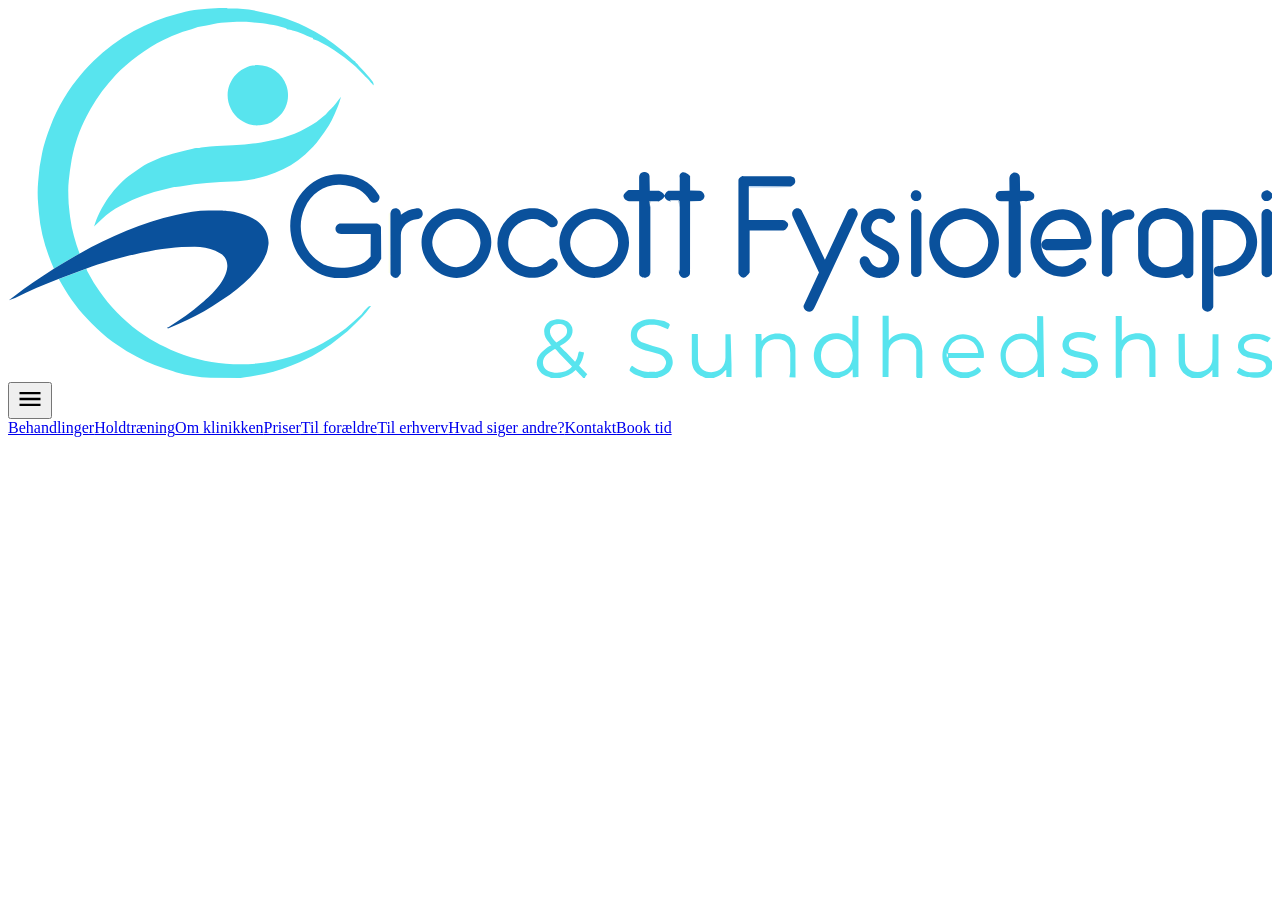
==== behandlinger.html @ f495fa15 "Burgermenu tilføjet til alle sider Måske stylingen skal kigges på" ====
<!DOCTYPE html>
<html lang="da">
  <head>
    <meta charset="UTF-8" />
    <meta name="viewport" content="width=device-width, initial-scale=1.0" />
    <title>Grocott Fysioterapi</title>
    <link rel="stylesheet" href="main.css"/>
  </head>
  <body>

    <nav class="navbar">
      <a href="index.html">
        <img src="Assets/logo.svg" alt="Grocott Fysioterapi logo" class="navbar__logo" src="index.html">
      </a>

      <!-- Burger-knap -->
      <button id="navbarBurger" class="navbar__burger" aria-label="Åbn menu" aria-expanded="false" aria-controls="navbarMenu">
        <svg xmlns="http://www.w3.org/2000/svg" viewBox="0 0 24 24" width="28" height="28" aria-hidden="true">
          <path d="M3 18h18v-2H3v2zm0-5h18v-2H3v2zm0-7v2h18V6H3z"/>
        </svg>
      </button>

      <!-- Menu-links – udfyldes dynamisk af burgermenu.js -->
      <div id="navbarMenu" class="navbar__menu"></div>
    </nav>

    <!-- Forside indhold kommer her -->

    <script src="JS/burgermenu.js"></script>
  </body>
</html>
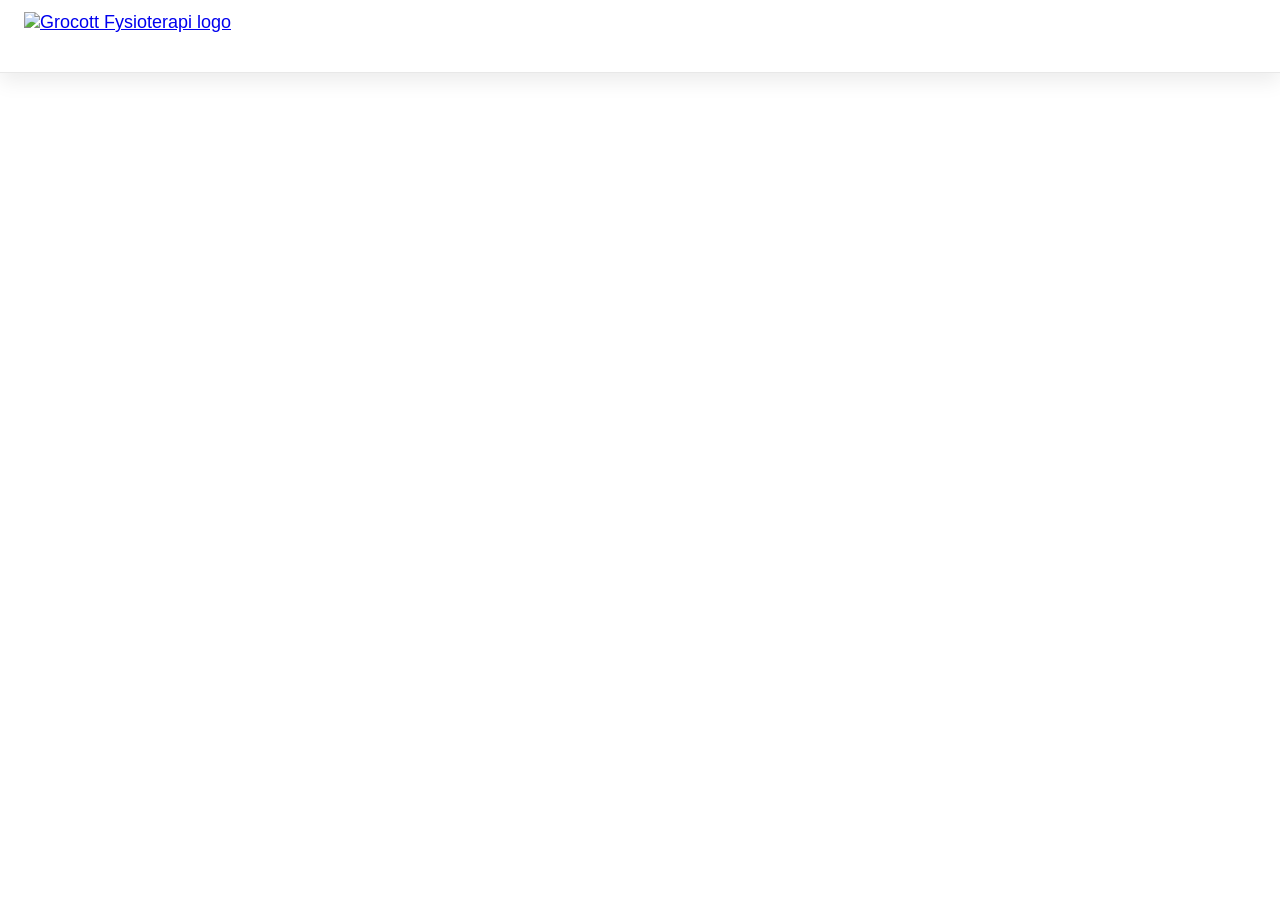
==== commit 6499ee29: "små fixes" ====
--- a/behandlinger.html
+++ b/behandlinger.html
@@ -4,13 +4,13 @@
     <meta charset="UTF-8" />
     <meta name="viewport" content="width=device-width, initial-scale=1.0" />
     <title>Grocott Fysioterapi</title>
-    <link rel="stylesheet" href="main.css"/>
+    <link rel="stylesheet" href="Main.css"/>
   </head>
   <body>
 
     <nav class="navbar">
       <a href="index.html">
-        <img src="Assets/logo.svg" alt="Grocott Fysioterapi logo" class="navbar__logo" src="index.html">
+        <img src="assets/logo.svg" alt="Grocott Fysioterapi logo" class="navbar__logo">
       </a>
 
       <!-- Burger-knap -->
@@ -26,6 +26,6 @@
 
     <!-- Forside indhold kommer her -->
 
-    <script src="JS/burgermenu.js"></script>
+    <script src="js/burgermenu.js"></script>
   </body>
 </html>
--- a/Main.css
+++ b/Main.css
@@ -0,0 +1,310 @@
+﻿/* ------------- Main stylesheet for Grocott Fysioterapi -----*/
+html, body {
+  font-family: "IBM Plex Sans", sans-serif;
+  font-size: 16px;
+  font-weight: 300;
+  font-style: normal;
+  background-color: var(--color-bg);
+  margin: 0;
+  padding: 0;
+}
+
+:root {
+  --color-blue100: #18446F;
+  --color-blue200: #30B1D9;
+  --color-blue300: #D0E2EB;
+  --color-orange100: #F3911C;
+  --color-neutral100: #2A2A2A;
+  --color-neutral200: #6F6F6F;
+  --color-neutral300: #E8E8E8;
+  --color-neutral400: #fff;
+  --color-navbar-glass: rgba(255, 255, 255, 0.78);
+  --shadow-navbar: 0 8px 20px rgba(0, 0, 0, 0.08);
+}
+
+/* ─---------------------------- Navbar --------------------- */
+.navbar {
+  display: flex;
+  align-items: center;
+  justify-content: center;
+  padding: 8px 14px;
+  position: relative;
+  background-color: var(--color-navbar-glass);
+  -webkit-backdrop-filter: blur(10px);
+  backdrop-filter: blur(10px);
+  border-bottom: 1px solid var(--color-neutral300);
+  box-shadow: var(--shadow-navbar);
+}
+
+.navbar__logo {
+  margin: 0 auto;
+  height: 38px;
+  display: block;
+}
+
+.navbar__burger {
+  display: flex;
+  background: none;
+  border: none;
+  cursor: pointer;
+  padding: 2px;
+  position: absolute;
+  right: 14px;
+  top: 50%;
+  transform: translateY(-50%);
+  width: 28px;
+  height: 28px;
+  align-items: center;
+  justify-content: center;
+}
+
+.navbar__burger svg {
+  display: none;
+}
+
+.navbar__burger::before,
+.navbar__burger::after {
+  content: "";
+  position: absolute;
+  width: 20px;
+  height: 2px;
+  background-color: var(--color-blue100);
+  border-radius: 8px;
+  transition: transform 0.25s ease, box-shadow 0.25s ease;
+}
+
+.navbar__burger::before {
+  transform: translateY(-6px);
+  box-shadow: 0 6px 0 var(--color-blue100);
+}
+
+.navbar__burger::after {
+  transform: translateY(6px);
+}
+
+.navbar__burger.active::before {
+  transform: rotate(45deg);
+  box-shadow: none;
+}
+
+.navbar__burger.active::after {
+  transform: rotate(-45deg);
+}
+
+.navbar__menu {
+  display: flex;
+  flex-direction: column;
+  position: absolute;
+  top: 100%;
+  left: 0;
+  right: 0;
+  background-color: var(--color-neutral400);
+  z-index: 100;
+  box-shadow: var(--shadow-navbar);
+  border-radius: 0 0 8px 8px;
+  overflow: hidden;
+  max-height: 0;
+  opacity: 0;
+  transform: translateY(-8px);
+  pointer-events: none;
+  transition: max-height 0.35s ease, opacity 0.25s ease, transform 0.25s ease;
+}
+
+.navbar__menu.active {
+  max-height: 520px;
+  opacity: 1;
+  transform: translateY(0);
+  pointer-events: auto;
+}
+
+.navbar__menu-link {
+  padding: 9px 14px 12px;
+  text-decoration: none;
+  display: block;
+  color: var(--color-blue100);
+  border-bottom: 1px solid var(--color-neutral300);
+  transition: color 0.2s ease;
+  border-radius: 8px;
+  position: relative;
+  font-size: 0.95rem;
+  margin: 4px 8px;
+}
+
+.navbar__menu-link::after {
+  content: "";
+  position: absolute;
+  left: 0;
+  right: 0;
+  bottom: 3px;
+  height: 1px;
+  background-color: currentColor;
+  opacity: 0;
+  transform: scaleX(0);
+  transform-origin: left;
+  transition: opacity 0.35s ease, transform 0.35s ease;
+}
+
+.navbar__menu-link:last-child {
+  background-color: var(--color-orange100);
+  color: var(--color-neutral400);
+  border-radius: 8px;
+  align-self: center;
+  justify-content: center;
+  display: flex;
+  width: fit-content;
+  margin: 6px auto 10px;
+  padding: 8px 12px;
+}
+
+.navbar__menu-link:last-child::after {
+  display: none;
+}
+
+/* ----------------- Tablet (fra 768px) ------------------ */
+@media (min-width: 768px) {
+    /* ------------- Burger-menu knap styling --------------- */
+  .navbar {
+    justify-content: space-between;
+    padding: 12px 24px;
+    background-color: var(--color-navbar-glass);
+  }
+
+  .navbar__logo {
+    margin: 0;
+    height: 48px;
+  }
+
+  .navbar__burger {
+    padding: 4px;
+    position: static;
+    right: auto;
+    top: auto;
+    transform: none;
+    width: 32px;
+    height: 32px;
+  }
+
+  .navbar__burger svg {
+    display: none;
+  }
+
+  .navbar__burger::before,
+  .navbar__burger::after {
+    content: "";
+    position: absolute;
+    width: 22px;
+    height: 2px;
+    background-color: var(--color-blue100);
+    border-radius: 8px;
+    transition: transform 0.25s ease, box-shadow 0.25s ease;
+  }
+
+  .navbar__burger::before {
+    transform: translateY(-6px);
+    box-shadow: 0 6px 0 var(--color-blue100);
+  }
+
+  .navbar__burger::after {
+    transform: translateY(6px);
+  }
+
+  .navbar__burger.active::before {
+    transform: rotate(45deg);
+    box-shadow: none;
+  }
+
+  .navbar__burger.active::after {
+    transform: rotate(-45deg);
+  }
+
+  .navbar__menu {
+    display: flex;
+    flex-direction: column;
+    position: absolute;
+    top: 100%;
+    left: 0;
+    right: 0;
+    background-color: var(--color-neutral400);
+    z-index: 100;
+    box-shadow: var(--shadow-navbar);
+    border-radius: 0 0 8px 8px;
+    overflow: hidden;
+    max-height: 0;
+    opacity: 0;
+    transform: translateY(-8px);
+    pointer-events: none;
+    transition: max-height 0.35s ease, opacity 0.25s ease, transform 0.25s ease;
+  }
+
+  .navbar__menu.active {
+    max-height: 620px;
+    opacity: 1;
+    transform: translateY(0);
+    pointer-events: auto;
+  }
+
+  .navbar__menu-link {
+    margin: 4px 10px;
+  }
+
+  /*--------------- Burger-menu knap styling slut -------------*/
+
+
+}
+
+/* ----------------- Desktop (fra 1095px) ------------------- */
+@media (min-width: 1095px) {
+  html, body {
+    font-size: 18px;
+  }
+
+    /*-------------- Burger-knap styling ----------------------*/
+  .navbar__burger {
+    display: none;
+  }
+
+  .navbar__menu {
+    display: flex;
+    flex-direction: row;
+    gap: 6px;
+    position: static;
+    top: auto;
+    left: auto;
+    right: auto;
+    background-color: transparent;
+    box-shadow: none;
+    border-radius: 0;
+    overflow: visible;
+    max-height: none;
+    opacity: 1;
+    transform: none;
+    pointer-events: auto;
+  }
+
+  .navbar__menu-link {
+    padding: 6px 10px 10px;
+    font-size: 0.7rem;
+    font-weight: 400;
+    border-bottom: none;
+    border-radius: 8px;
+  }
+
+  .navbar__menu-link:last-child {
+    border-radius: 8px;
+    padding: 6px 14px;
+    margin: 0 0 0 auto;
+  }
+
+  .navbar__menu-link:not(:last-child):hover {
+    color: var(--color-blue100);
+  }
+
+  .navbar__menu-link:not(:last-child):hover::after {
+    opacity: 1;
+    transform: scaleX(1);
+  }
+
+  /*---------------Burger-knap styling slut-----------------*/
+
+
+}
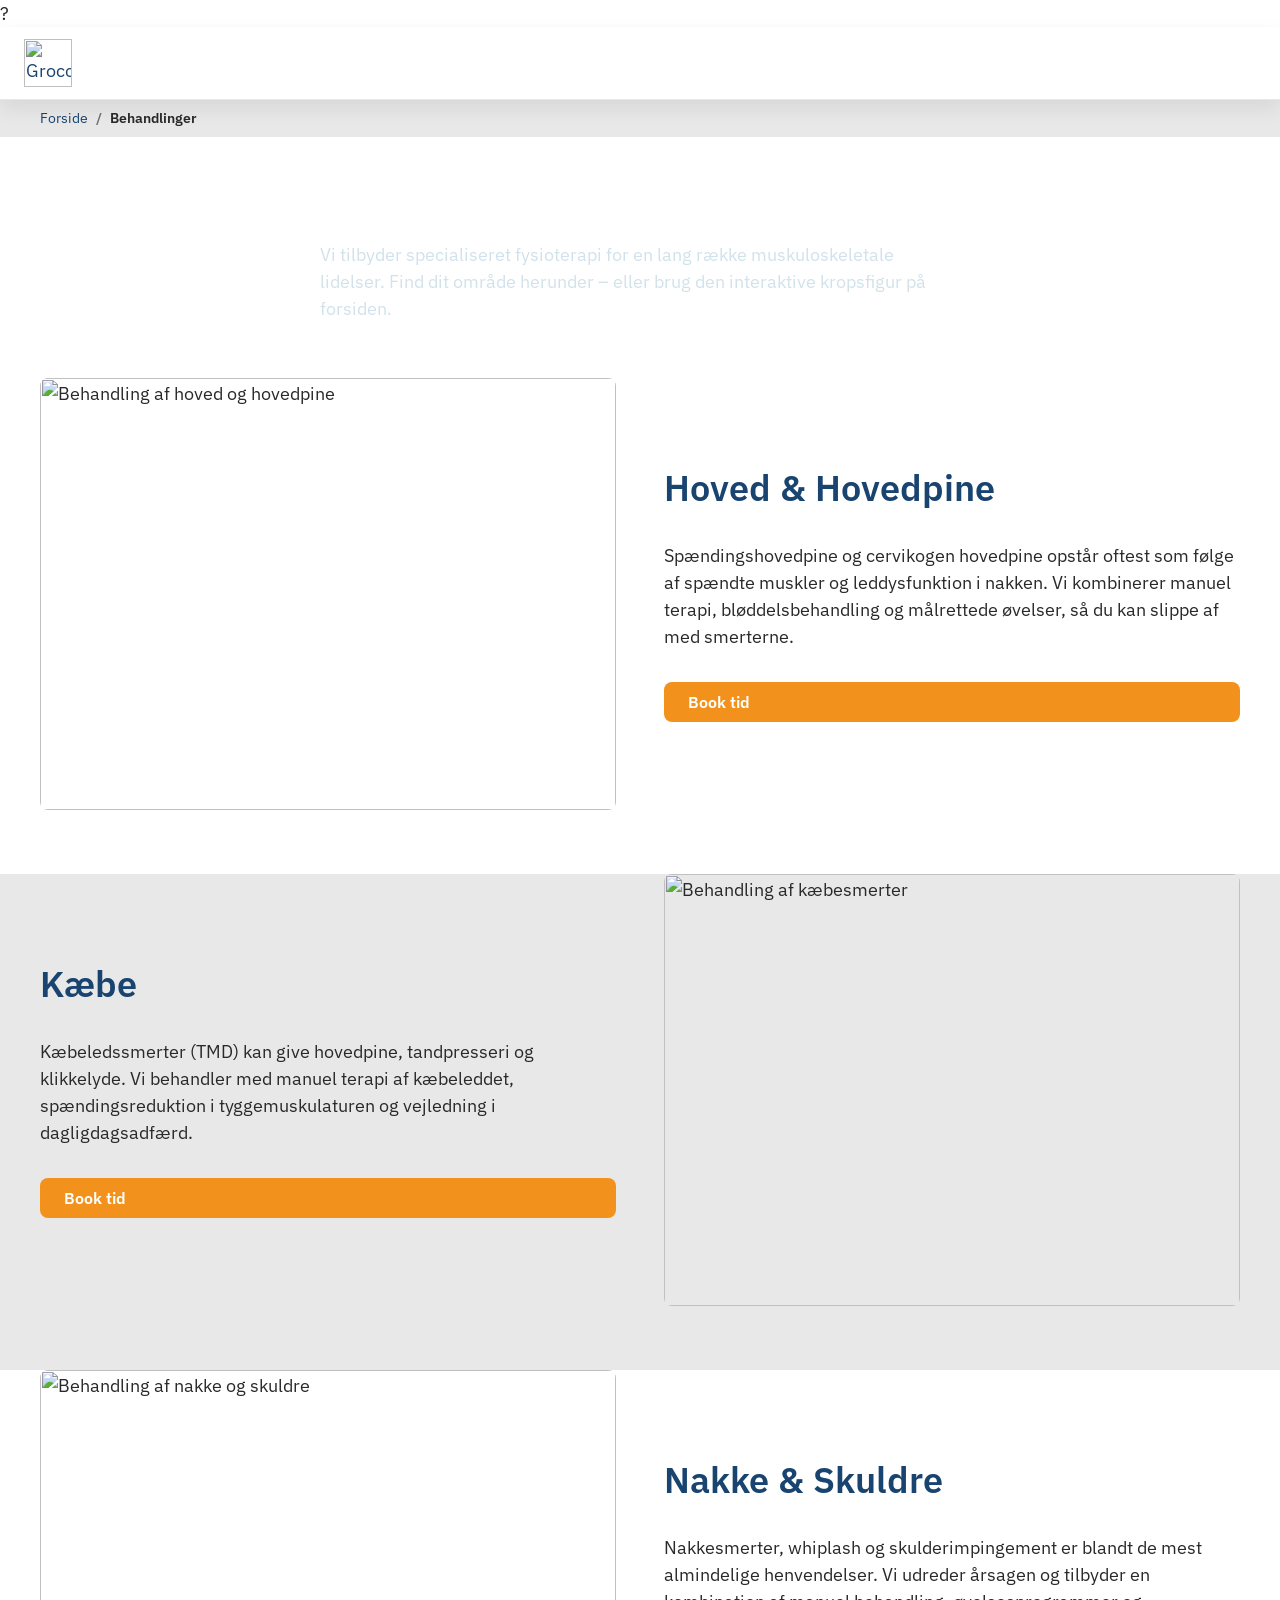
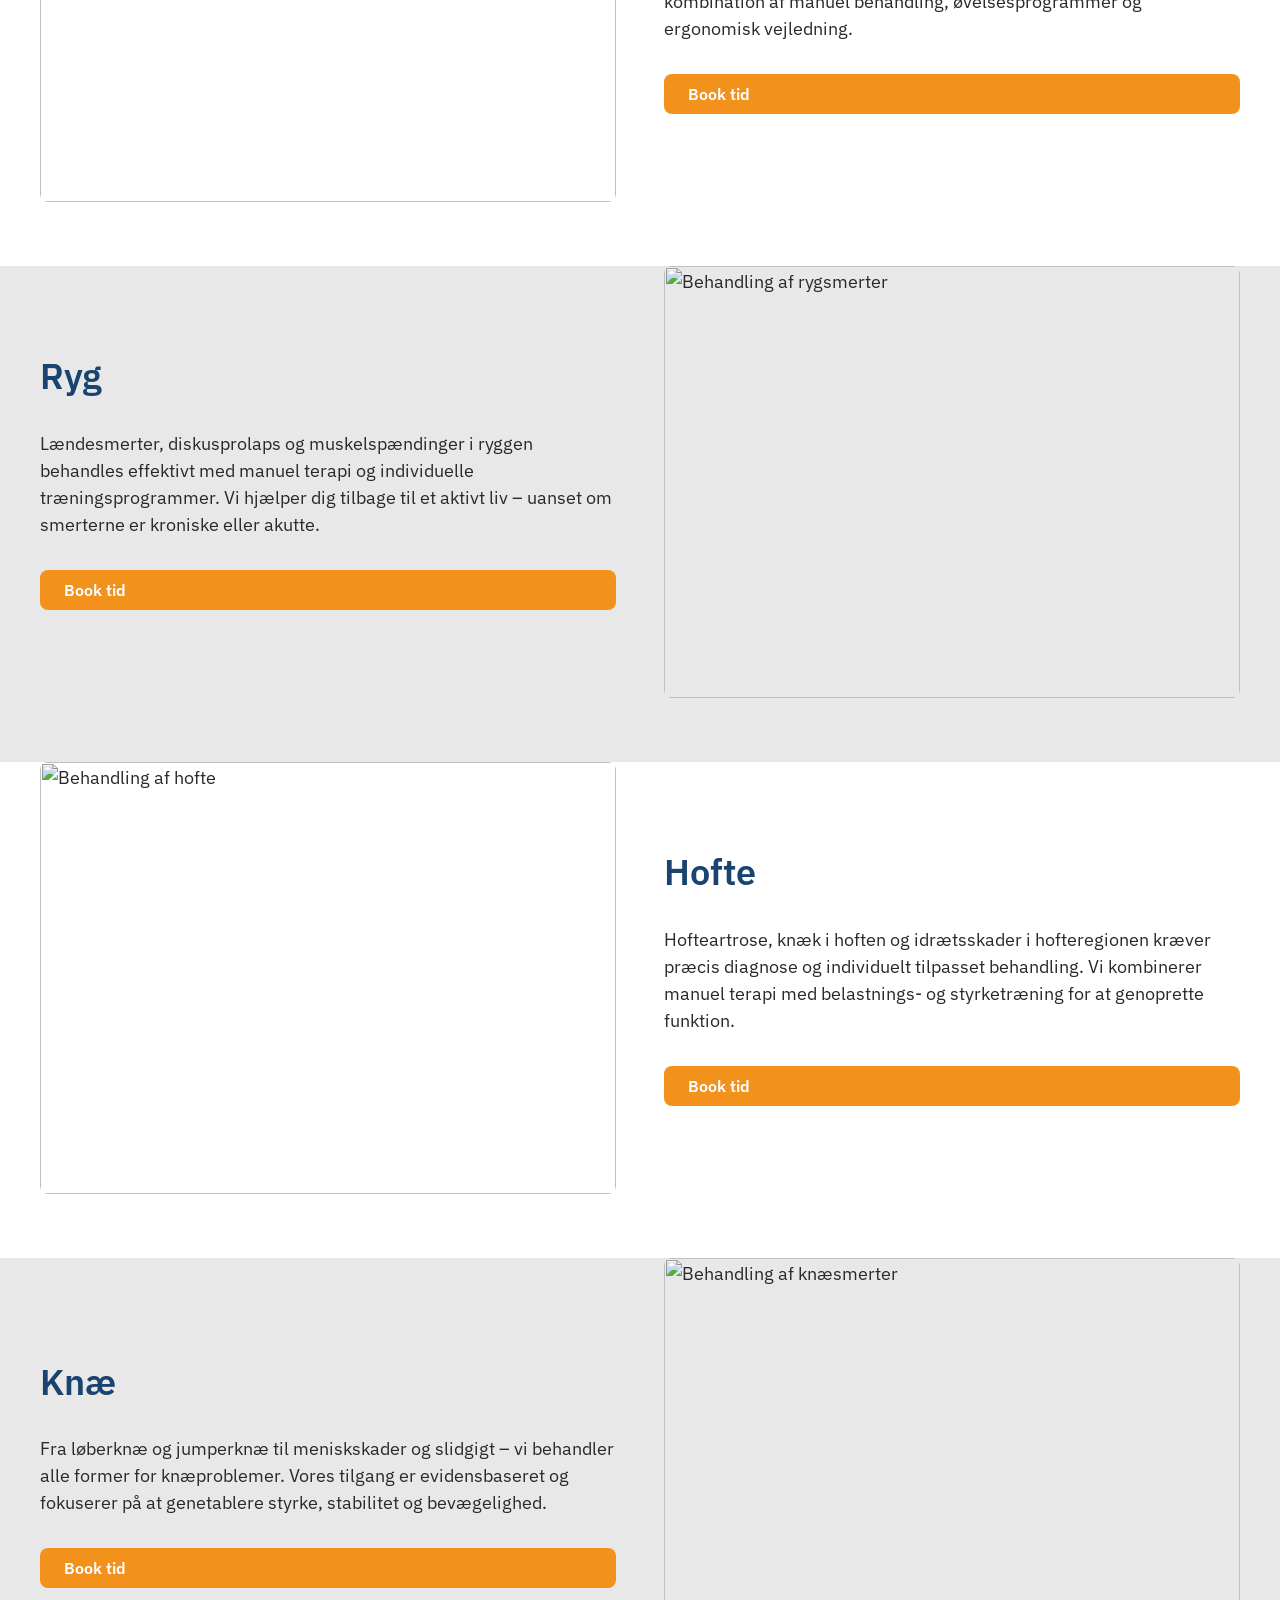
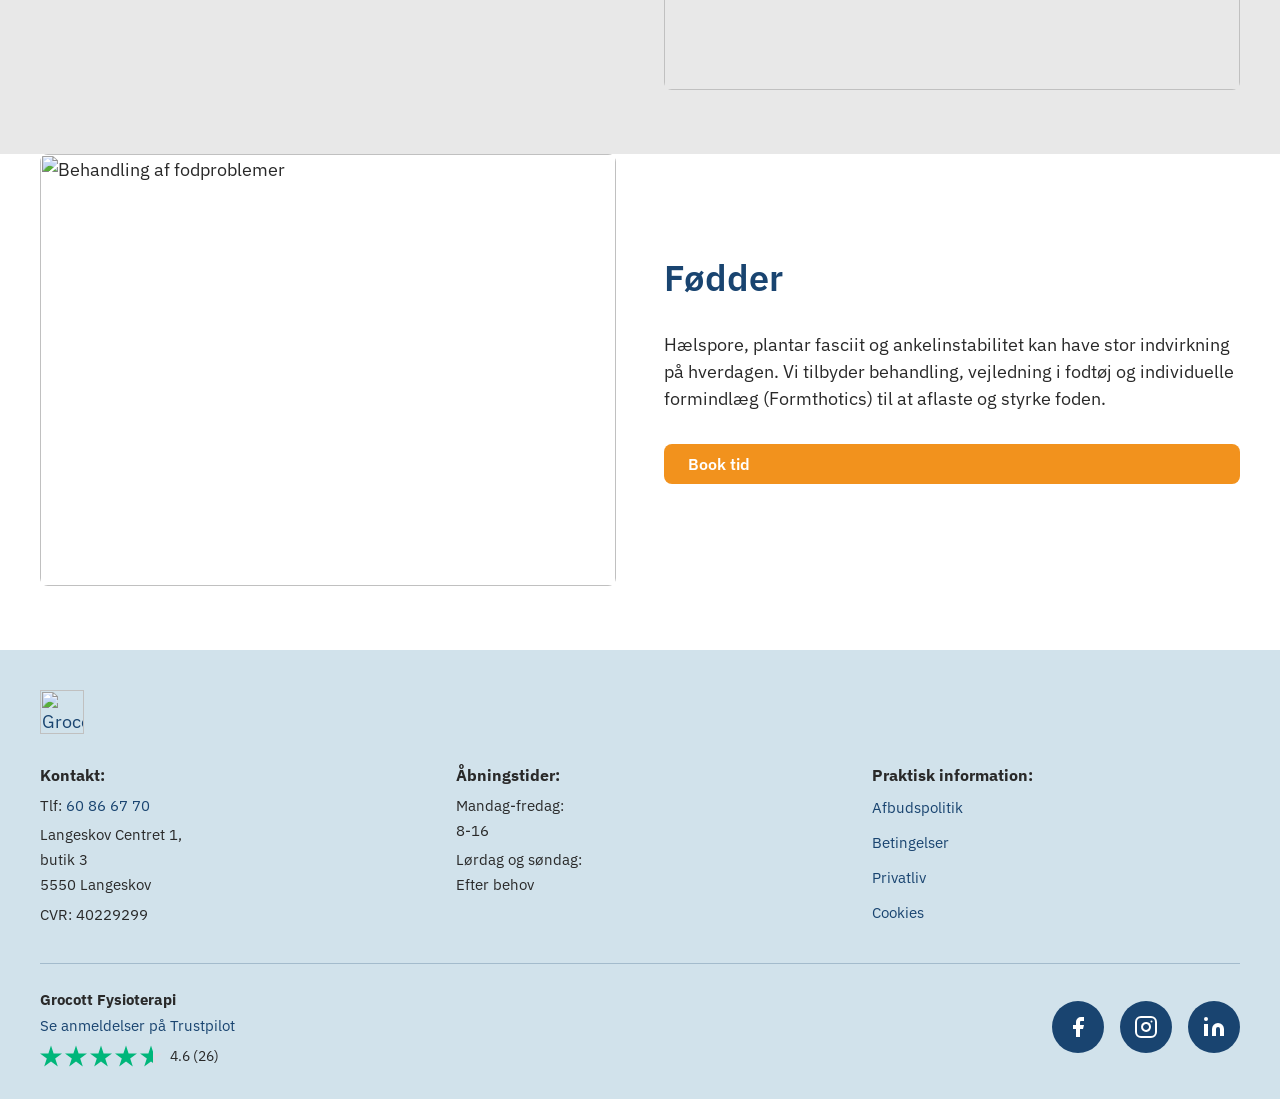
==== commit 7af72a49: "Bookingsiderne samlet, breadcrumbs tilføjet, forside- og behandlinger-html filerne påbegyndt, Bookin" ====
--- a/behandlinger.html
+++ b/behandlinger.html
@@ -1,12 +1,23 @@
-<!DOCTYPE html>
+﻿?<!DOCTYPE html>
 <html lang="da">
   <head>
     <meta charset="UTF-8" />
     <meta name="viewport" content="width=device-width, initial-scale=1.0" />
     <title>Grocott Fysioterapi</title>
-    <link rel="stylesheet" href="Main.css"/>
+    <link rel="stylesheet" href="main.css"/>
   </head>
   <body>
+    <!-- Ikonsamling fra Det Faelles Designsystem (designsystem.dk) -->
+    <div style="display:none" aria-hidden="true">
+      <svg xmlns="http://www.w3.org/2000/svg">
+        <symbol id="menu" viewBox="0 0 24 24">
+          <path d="M3 18h18v-2H3v2zm0-5h18v-2H3v2zm0-7v2h18V6H3z"/>
+        </symbol>
+        <symbol id="close" viewBox="0 0 24 24">
+          <path d="M19 6.41L17.59 5 12 10.59 6.41 5 5 6.41 10.59 12 5 17.59 6.41 19 12 13.41 17.59 19 19 17.59 13.41 12z"/>
+        </symbol>
+      </svg>
+    </div>
 
     <nav class="navbar">
       <a href="index.html">
@@ -15,8 +26,11 @@
 
       <!-- Burger-knap -->
       <button id="navbarBurger" class="navbar__burger" aria-label="Åbn menu" aria-expanded="false" aria-controls="navbarMenu">
-        <svg xmlns="http://www.w3.org/2000/svg" viewBox="0 0 24 24" width="28" height="28" aria-hidden="true">
-          <path d="M3 18h18v-2H3v2zm0-5h18v-2H3v2zm0-7v2h18V6H3z"/>
+        <svg aria-hidden="true" focusable="false" class="navbar__burger-ikon navbar__burger-ikon--aaben" width="24" height="24" viewBox="0 0 24 24">
+          <use href="#menu"></use>
+        </svg>
+        <svg aria-hidden="true" focusable="false" class="navbar__burger-ikon navbar__burger-ikon--luk" width="24" height="24" viewBox="0 0 24 24">
+          <use href="#close"></use>
         </svg>
       </button>
 
@@ -24,8 +38,201 @@
       <div id="navbarMenu" class="navbar__menu"></div>
     </nav>
 
-    <!-- Forside indhold kommer her -->
+    <nav class="broedkrumme" aria-label="Br&#248;dkrumme">
+      <div class="broedkrumme__indhold">
+        <ol class="broedkrumme__liste">
+          <li class="broedkrumme__punkt"><a href="index.html" class="broedkrumme__link">Forside</a></li>
+          <li class="broedkrumme__punkt broedkrumme__punkt--aktiv" aria-current="page">Behandlinger</li>
+        </ol>
+      </div>
+    </nav>
+
+    <main>
+
+      <!-- HERO -->
+      <section class="sektion behandlinger-hero">
+        <div class="sektion__indhold">
+          <h1>Behandlinger</h1>
+          <p>Vi tilbyder specialiseret fysioterapi for en lang række muskuloskeletale lidelser. Find dit område herunder – eller brug den interaktive kropsfigur på forsiden.</p>
+        </div>
+      </section>
+
+      <!-- Hoved -->
+      <section id="hoved" class="sektion behandling-sektion">
+        <div class="sektion__indhold">
+          <div class="behandling-sektion__wrapper">
+            <div class="behandling-sektion__billede">
+              <img src="assets/hovedpine.webp" alt="Behandling af hoved og hovedpine" loading="lazy">
+            </div>
+            <div class="behandling-sektion__tekst">
+              <h2>Hoved &amp; Hovedpine</h2>
+              <p>Spændingshovedpine og cervikogen hovedpine opstår oftest som følge af spændte muskler og leddysfunktion i nakken. Vi kombinerer manuel terapi, bløddelsbehandling og målrettede øvelser, så du kan slippe af med smerterne.</p>
+              <a href="booking.html" class="knap knap--primaer">Book tid</a>
+            </div>
+          </div>
+        </div>
+      </section>
+
+      <!-- Kæbe -->
+      <section id="kaebe" class="sektion behandling-sektion behandling-sektion--lys">
+        <div class="sektion__indhold">
+          <div class="behandling-sektion__wrapper behandling-sektion__wrapper--omvendt">
+            <div class="behandling-sektion__billede">
+              <img src="assets/kaebe.webp" alt="Behandling af kæbesmerter" loading="lazy">
+            </div>
+            <div class="behandling-sektion__tekst">
+              <h2>Kæbe</h2>
+              <p>Kæbeledssmerter (TMD) kan give hovedpine, tandpresseri og klikkelyde. Vi behandler med manuel terapi af kæbeleddet, spændingsreduktion i tyggemuskulaturen og vejledning i dagligdagsadfærd.</p>
+              <a href="booking.html" class="knap knap--primaer">Book tid</a>
+            </div>
+          </div>
+        </div>
+      </section>
+
+      <!-- Nakke og skuldre -->
+      <section id="nakkeogskuldre" class="sektion behandling-sektion">
+        <div class="sektion__indhold">
+          <div class="behandling-sektion__wrapper">
+            <div class="behandling-sektion__billede">
+              <img src="assets/nakke.webp" alt="Behandling af nakke og skuldre" loading="lazy">
+            </div>
+            <div class="behandling-sektion__tekst">
+              <h2>Nakke &amp; Skuldre</h2>
+              <p>Nakkesmerter, whiplash og skulderimpingement er blandt de mest almindelige henvendelser. Vi udreder årsagen og tilbyder en kombination af manuel behandling, øvelsesprogrammer og ergonomisk vejledning.</p>
+              <a href="booking.html" class="knap knap--primaer">Book tid</a>
+            </div>
+          </div>
+        </div>
+      </section>
+
+      <!-- Ryg -->
+      <section id="ryg" class="sektion behandling-sektion behandling-sektion--lys">
+        <div class="sektion__indhold">
+          <div class="behandling-sektion__wrapper behandling-sektion__wrapper--omvendt">
+            <div class="behandling-sektion__billede">
+              <img src="assets/ryg.webp" alt="Behandling af rygsmerter" loading="lazy">
+            </div>
+            <div class="behandling-sektion__tekst">
+              <h2>Ryg</h2>
+              <p>Lændesmerter, diskusprolaps og muskelspændinger i ryggen behandles effektivt med manuel terapi og individuelle træningsprogrammer. Vi hjælper dig tilbage til et aktivt liv – uanset om smerterne er kroniske eller akutte.</p>
+              <a href="booking.html" class="knap knap--primaer">Book tid</a>
+            </div>
+          </div>
+        </div>
+      </section>
+
+      <!-- Hofte -->
+      <section id="hofte" class="sektion behandling-sektion">
+        <div class="sektion__indhold">
+          <div class="behandling-sektion__wrapper">
+            <div class="behandling-sektion__billede">
+              <img src="assets/behandling2.webp" alt="Behandling af hofte" loading="lazy">
+            </div>
+            <div class="behandling-sektion__tekst">
+              <h2>Hofte</h2>
+              <p>Hofteartrose, knæk i hoften og idrætsskader i hofteregionen kræver præcis diagnose og individuelt tilpasset behandling. Vi kombinerer manuel terapi med belastnings- og styrketræning for at genoprette funktion.</p>
+              <a href="booking.html" class="knap knap--primaer">Book tid</a>
+            </div>
+          </div>
+        </div>
+      </section>
+
+      <!-- Knæ -->
+      <section id="knae" class="sektion behandling-sektion behandling-sektion--lys">
+        <div class="sektion__indhold">
+          <div class="behandling-sektion__wrapper behandling-sektion__wrapper--omvendt">
+            <div class="behandling-sektion__billede">
+              <img src="assets/knae.webp" alt="Behandling af knæsmerter" loading="lazy">
+            </div>
+            <div class="behandling-sektion__tekst">
+              <h2>Knæ</h2>
+              <p>Fra løberknæ og jumperknæ til meniskskader og slidgigt – vi behandler alle former for knæproblemer. Vores tilgang er evidensbaseret og fokuserer på at genetablere styrke, stabilitet og bevægelighed.</p>
+              <a href="booking.html" class="knap knap--primaer">Book tid</a>
+            </div>
+          </div>
+        </div>
+      </section>
+
+      <!-- Fødder -->
+      <section id="fod" class="sektion behandling-sektion">
+        <div class="sektion__indhold">
+          <div class="behandling-sektion__wrapper">
+            <div class="behandling-sektion__billede">
+              <img src="assets/foedder.webp" alt="Behandling af fodproblemer" loading="lazy">
+            </div>
+            <div class="behandling-sektion__tekst">
+              <h2>Fødder</h2>
+              <p>Hælspore, plantar fasciit og ankelinstabilitet kan have stor indvirkning på hverdagen. Vi tilbyder behandling, vejledning i fodtøj og individuelle formindlæg (Formthotics) til at aflaste og styrke foden.</p>
+              <a href="booking.html" class="knap knap--primaer">Book tid</a>
+            </div>
+          </div>
+        </div>
+      </section>
+
+    </main>
+
+    <footer class="sidefod">
+      <div class="sidefod__indhold">
+        <a href="index.html" class="sidefod__logo-wrapper">
+          <img src="assets/logo.svg" alt="Grocott Fysioterapi logo" class="sidefod__logo">
+        </a>
+        <div class="sidefod__grid">
+          <div class="sidefod__kolonne">
+            <h3 class="sidefod__overskrift">Kontakt:</h3>
+            <address class="sidefod__adresse">
+              <p>Tlf: <a href="tel:60866770" class="sidefod__link">60 86 67 70</a></p>
+              <p>Langeskov Centret 1,<br>butik 3<br>5550 Langeskov</p>
+              <p>CVR: 40229299</p>
+            </address>
+          </div>
+
+          <div class="sidefod__kolonne">
+            <h3 class="sidefod__overskrift">Åbningstider:</h3>
+            <p>Mandag-fredag:<br>8-16</p>
+            <p>Lørdag og søndag:<br>Efter behov</p>
+          </div>
+
+          <div class="sidefod__kolonne">
+            <h3 class="sidefod__overskrift">Praktisk information:</h3>
+            <ul class="sidefod__liste">
+              <li><a href="#" class="sidefod__link">Afbudspolitik</a></li>
+              <li><a href="#" class="sidefod__link">Betingelser</a></li>
+              <li><a href="#" class="sidefod__link">Privatliv</a></li>
+              <li><a href="#" class="sidefod__link">Cookies</a></li>
+            </ul>
+          </div>
+        </div>
+
+        <div class="sidefod__bund">
+          <div class="sidefod__bund-info">
+            <p class="sidefod__firmanavn">Grocott Fysioterapi</p>
+            <a href="https://dk.trustpilot.com/review/grocottfys.dk" class="sidefod__link" target="_blank" rel="noopener noreferrer">Se anmeldelser p&#229; Trustpilot</a>
+            <a href="https://dk.trustpilot.com/review/grocottfys.dk" class="sidefod__trustpilot" target="_blank" rel="noopener noreferrer" aria-label="Se anmeldelser p&#229; Trustpilot">
+              <div class="sidefod__stjerner" aria-hidden="true">
+                <svg class="sidefod__stjerne" viewBox="0 0 20 19"><path d="M10 0l2.36 7.27H20l-6.18 4.49 2.36 7.27L10 14.55l-6.18 4.48 2.36-7.27L0 7.27h7.64z" fill="#00B67A"/></svg>
+                <svg class="sidefod__stjerne" viewBox="0 0 20 19"><path d="M10 0l2.36 7.27H20l-6.18 4.49 2.36 7.27L10 14.55l-6.18 4.48 2.36-7.27L0 7.27h7.64z" fill="#00B67A"/></svg>
+                <svg class="sidefod__stjerne" viewBox="0 0 20 19"><path d="M10 0l2.36 7.27H20l-6.18 4.49 2.36 7.27L10 14.55l-6.18 4.48 2.36-7.27L0 7.27h7.64z" fill="#00B67A"/></svg>
+                <svg class="sidefod__stjerne" viewBox="0 0 20 19"><path d="M10 0l2.36 7.27H20l-6.18 4.49 2.36 7.27L10 14.55l-6.18 4.48 2.36-7.27L0 7.27h7.64z" fill="#00B67A"/></svg>
+                <svg class="sidefod__stjerne" viewBox="0 0 20 19"><defs><linearGradient id="tp-partial"><stop offset="60%" stop-color="#00B67A"/><stop offset="60%" stop-color="#DCDCE6"/></linearGradient></defs><path d="M10 0l2.36 7.27H20l-6.18 4.49 2.36 7.27L10 14.55l-6.18 4.48 2.36-7.27L0 7.27h7.64z" fill="url(#tp-partial)"/></svg>
+              </div>
+              <span class="sidefod__rating-tekst">4.6 (26)</span>
+            </a>
+          </div>
+          <nav class="sidefod__sociale" aria-label="Sociale medier">
+            <a href="#" class="sidefod__sociale-knap" aria-label="Følg os på Facebook" target="_blank" rel="noopener noreferrer">
+              <svg viewBox="0 0 24 24" aria-hidden="true" fill="currentColor"><path d="M18 2h-3a5 5 0 0 0-5 5v3H7v4h3v8h4v-8h3l1-4h-4V7a1 1 0 0 1 1-1h3z"/></svg>
+            </a>
+            <a href="#" class="sidefod__sociale-knap" aria-label="Følg os på Instagram" target="_blank" rel="noopener noreferrer">
+              <svg viewBox="0 0 24 24" aria-hidden="true" fill="none" stroke="currentColor" stroke-width="2" stroke-linecap="round" stroke-linejoin="round"><rect x="2" y="2" width="20" height="20" rx="5" ry="5"/><path d="M16 11.37A4 4 0 1 1 12.63 8 4 4 0 0 1 16 11.37z"/><line x1="17.5" y1="6.5" x2="17.51" y2="6.5"/></svg>
+            </a>
+            <a href="#" class="sidefod__sociale-knap" aria-label="Følg os på LinkedIn" target="_blank" rel="noopener noreferrer">
+              <svg viewBox="0 0 24 24" aria-hidden="true" fill="currentColor"><path d="M16 8a6 6 0 0 1 6 6v7h-4v-7a2 2 0 0 0-2-2 2 2 0 0 0-2 2v7h-4v-7a6 6 0 0 1 6-6z"/><rect x="2" y="9" width="4" height="12"/><circle cx="4" cy="4" r="2"/></svg>
+            </a>
+          </nav>
+        </div>
+      </div>
+    </footer>
 
     <script src="js/burgermenu.js"></script>
   </body>
-</html>+</html>
--- a/main.css
+++ b/main.css
@@ -0,0 +1,1341 @@
+﻿/* =========================================================
+   Grocott Fysioterapi – Designsystem (globale regler)
+   - Mobile-first
+   - BEM på dansk: .blok__element--variant
+   - 8-point grid til al spacing
+   ========================================================= */
+
+@import url("https://fonts.googleapis.com/css2?family=IBM+Plex+Sans:wght@400;600;700&display=swap");
+
+:root {
+  /* ---------- Farver: primær (blå) ---------- */
+  --blue-100: #194470;   /* mørk – bærende elementer, nav, sekundære knapper */
+  --blue-200: #30B1D9;   /* fremhæv info */
+  --blue-300: #D1E2EB;   /* lyse sektionsadskillere, dekoration */
+
+  /* ---------- Accent (orange) – KUN til CTA / vigtigste handlinger ---------- */
+  --orange-100: #F2921D;
+
+  /* ---------- Neutrale ---------- */
+  --neutral-100: #292929;   /* off-black / skriftfarve */
+  --neutral-200: #707070;   /* sekundær tekst, detaljer */
+  --neutral-300: #E8E8E8;   /* skillelinjer, borders, pagination */
+  --neutral-400: #FFFFFF;   /* baggrund */
+
+  /* ---------- System / feedback ---------- */
+  --system-green: #00B579;
+  --system-red:   #E03838;
+
+  /* ---------- Spacing (8-point grid, rem skalerer med browser-font) ---------- */
+  --space-4:    0.25rem;   /* undtagelse: kun ikoner/badges */
+  --space-8:    0.5rem;
+  --space-16:   1rem;
+  --space-24:   1.5rem;    /* standard mellem elementer */
+  --space-32:   2rem;
+  --space-40:   2.5rem;    /* standard mellem sektioner */
+  --space-48:   3rem;
+  --space-56:   3.5rem;
+  --space-64:   4rem;
+  --space-72:   4.5rem;
+  --space-80:   5rem;
+  --space-88:   5.5rem;
+  --space-96:   6rem;
+  --space-104:  6.5rem;
+  --space-120:  7.5rem;
+  --space-128:  8rem;
+
+  /* ---------- Form ---------- */
+  --radius: 0.5rem;
+
+  /* ---------- Navbar-effekter ---------- */
+  --color-navbar-glass: rgba(255, 255, 255, 0.78);
+  --shadow-navbar: 0 8px 20px rgba(0, 0, 0, 0.08);
+
+  /* ---------- Bagudkompatibilitet (gamle navne, så navbar stadig virker) ---------- */
+  --color-blue100:    var(--blue-100);
+  --color-blue200:    var(--blue-200);
+  --color-blue300:    var(--blue-300);
+  --color-orange100:  var(--orange-100);
+  --color-neutral100: var(--neutral-100);
+  --color-neutral200: var(--neutral-200);
+  --color-neutral300: var(--neutral-300);
+  --color-neutral400: var(--neutral-400);
+  --color-bg:         var(--neutral-400);
+}
+
+/* ---------- Reset ---------- */
+*,
+*::before,
+*::after {
+  box-sizing: border-box;
+}
+
+/* ---------- Body (mobile-first: 16px / Regular) ---------- */
+html,
+body {
+  font-family: "IBM Plex Sans", system-ui, sans-serif;
+  font-size: 16px;
+  font-weight: 400;
+  line-height: 1.5;
+  color: var(--neutral-100);
+  background-color: var(--neutral-400);
+  margin: 0;
+  padding: 0;
+}
+
+/* ---------- Typografi (mobile-first) ---------- */
+h1,
+h2,
+h3,
+h4 {
+  margin: 0 0 var(--space-16);
+  color: var(--blue-100);
+  line-height: 1.2;
+}
+
+h1 {
+  font-family: "Report", "IBM Plex Sans", sans-serif;
+  font-size: 2rem;           /* 32px mobil */
+  font-weight: 700;
+}
+
+h2 {
+  font-size: 1.75rem;        /* 28px mobil */
+  font-weight: 600;
+}
+
+h3 {
+  font-size: 1.375rem;       /* 22px */
+  font-weight: 600;
+}
+
+h4 {
+  font-size: 1.125rem;       /* 18px */
+  font-weight: 600;
+}
+
+p {
+  margin: 0 0 var(--space-16);
+}
+
+ul,
+ol {
+  margin: 0 0 var(--space-16);
+  padding-left: var(--space-24);
+}
+
+img,
+svg {
+  max-width: 100%;
+  height: auto;
+  display: block;
+}
+
+a {
+  color: var(--blue-100);
+  text-decoration: underline;
+  text-decoration-thickness: 1px;
+  text-underline-offset: 2px;
+}
+
+a:hover {
+  color: var(--blue-200);
+}
+
+a:focus-visible {
+  outline: 2px solid var(--orange-100);
+  outline-offset: 2px;
+  border-radius: var(--radius);
+}
+
+/* ---------- Knapper (CTA = orange, sekundær = blå) ---------- */
+.knap {
+  display: inline-block;
+  font-family: inherit;
+  font-size: 1rem;
+  font-weight: 600;
+  padding: 0.5em 1.5em;    /* em: skalerer med knapens egen font-size */
+  border: none;
+  border-radius: var(--radius);
+  text-decoration: none;
+  cursor: pointer;
+  transition: filter 0.2s ease, background-color 0.2s ease;
+}
+
+.knap--primaer {
+  background-color: var(--orange-100);
+  color: var(--neutral-400);
+}
+
+.knap--primaer:hover {
+  filter: brightness(1.08);
+}
+
+.knap--sekundaer {
+  background-color: transparent;
+  color: var(--orange-100);
+  border: 4px solid var(--orange-100);   /* designsystem: sekundær CTA = 4px */
+}
+
+.knap--sekundaer:hover {
+  background-color: var(--orange-100);
+  color: var(--neutral-400);
+}
+
+.knap:focus-visible {
+  outline: 2px solid var(--blue-100);
+  outline-offset: 2px;
+}
+
+/* ---------- Sektion / indholdscontainer ---------- */
+.sektion {
+  padding: var(--space-40) var(--space-16);
+}
+
+.sektion + .sektion {
+  padding-top: 0;
+}
+
+.sektion__indhold {
+  max-width: 1200px;
+  margin: 0 auto;
+}
+
+/* ---------- Feedback / fejlmeddelelser ---------- */
+.fejl {
+  color: var(--system-red);
+  font-size: 0.875rem;
+  margin-top: var(--space-8);
+}
+
+.succes {
+  color: var(--system-green);
+  font-size: 0.875rem;
+  margin-top: var(--space-8);
+}
+
+/* ---------- Tilgængelighed: skjul visuelt men behold for skærmlæsere ---------- */
+.sr-only {
+  position: absolute;
+  width: 1px;
+  height: 1px;
+  padding: 0;
+  margin: -1px;
+  overflow: hidden;
+  clip: rect(0, 0, 0, 0);
+  white-space: nowrap;
+  border: 0;
+}
+
+/* =========================================================
+   Komponenter
+   ========================================================= */
+
+/* ─---------------------------- Navbar --------------------- */
+.navbar {
+  display: flex;
+  align-items: center;
+  justify-content: center;
+  padding: 8px 14px;
+  position: relative;
+  background-color: var(--color-navbar-glass);
+  -webkit-backdrop-filter: blur(10px);
+  backdrop-filter: blur(10px);
+  border-bottom: 1px solid var(--color-neutral300);
+  box-shadow: var(--shadow-navbar);
+}
+
+.navbar__logo {
+  margin: 0 auto;
+  height: 38px;
+  display: block;
+}
+
+.navbar__burger {
+  display: flex;
+  background: none;
+  border: none;
+  cursor: pointer;
+  padding: 2px;
+  position: absolute;
+  right: 14px;
+  top: 50%;
+  transform: translateY(-50%);
+  width: 28px;
+  height: 28px;
+  align-items: center;
+  justify-content: center;
+}
+
+.navbar__burger svg {
+  display: block;
+  fill: var(--color-blue100);
+}
+
+/* Luk-ikonet er skjult som standard; vises når menu er aktiv */
+.navbar__burger-ikon--luk {
+  display: none;
+}
+
+.navbar__burger.active .navbar__burger-ikon--aaben {
+  display: none;
+}
+
+.navbar__burger.active .navbar__burger-ikon--luk {
+  display: block;
+}
+
+.navbar__menu {
+  display: flex;
+  flex-direction: column;
+  position: absolute;
+  top: 100%;
+  left: 0;
+  right: 0;
+  background-color: var(--color-neutral400);
+  z-index: 100;
+  box-shadow: var(--shadow-navbar);
+  border-radius: 0 0 8px 8px;
+  overflow: hidden;
+  max-height: 0;
+  opacity: 0;
+  transform: translateY(-8px);
+  pointer-events: none;
+  transition: max-height 0.35s ease, opacity 0.25s ease, transform 0.25s ease;
+}
+
+.navbar__menu.active {
+  max-height: 520px;
+  opacity: 1;
+  transform: translateY(0);
+  pointer-events: auto;
+}
+
+.navbar__menu-link {
+  padding: 9px 14px 12px;
+  text-decoration: none;
+  display: block;
+  color: var(--color-blue100);
+  border-bottom: 1px solid var(--color-neutral300);
+  transition: color 0.2s ease;
+  border-radius: 8px;
+  position: relative;
+  font-size: 0.95rem;
+  margin: 4px 8px;
+}
+
+.navbar__menu-link::after {
+  content: "";
+  position: absolute;
+  left: 0;
+  right: 0;
+  bottom: 3px;
+  height: 1px;
+  background-color: currentColor;
+  opacity: 0;
+  transform: scaleX(0);
+  transform-origin: left;
+  transition: opacity 0.35s ease, transform 0.35s ease;
+}
+
+.navbar__menu-link:last-child {
+  background-color: var(--color-orange100);
+  color: var(--color-neutral400);
+  border-radius: 8px;
+  align-self: center;
+  justify-content: center;
+  display: flex;
+  width: fit-content;
+  margin: 6px auto 10px;
+  padding: 8px 12px;
+}
+
+.navbar__menu-link:last-child::after {
+  display: none;
+}
+
+/* ----------------- Tablet (fra 768px) ------------------ */
+@media (min-width: 768px) {
+    /* ------------- Burger-menu knap styling --------------- */
+  .navbar {
+    justify-content: space-between;
+    padding: 12px 24px;
+    background-color: var(--color-navbar-glass);
+  }
+
+  .navbar__logo {
+    margin: 0;
+    height: 48px;
+  }
+
+  .navbar__burger {
+    padding: 4px;
+    position: static;
+    right: auto;
+    top: auto;
+    transform: none;
+    width: 32px;
+    height: 32px;
+  }
+
+  .navbar__menu {
+    display: flex;
+    flex-direction: column;
+    position: absolute;
+    top: 100%;
+    left: 0;
+    right: 0;
+    background-color: var(--color-neutral400);
+    z-index: 100;
+    box-shadow: var(--shadow-navbar);
+    border-radius: 0 0 8px 8px;
+    overflow: hidden;
+    max-height: 0;
+    opacity: 0;
+    transform: translateY(-8px);
+    pointer-events: none;
+    transition: max-height 0.35s ease, opacity 0.25s ease, transform 0.25s ease;
+  }
+
+  .navbar__menu.active {
+    max-height: 620px;
+    opacity: 1;
+    transform: translateY(0);
+    pointer-events: auto;
+  }
+
+  .navbar__menu-link {
+    margin: 4px 10px;
+  }
+
+  /*--------------- Burger-menu knap styling slut -------------*/
+
+
+}
+
+/* ----------------- Desktop (fra 1095px) ------------------- */
+@media (min-width: 1095px) {
+  body {
+    font-size: 1.125rem;   /* 18px desktop brødtekst; html forbliver 16px so rem-base er stabil */
+  }
+
+  /* ---------- Typografi: desktop-størrelser ---------- */
+  h1 {
+    font-size: 2.5rem;     /* 40px */
+  }
+
+  h2 {
+    font-size: 2.25rem;    /* 36px */
+  }
+
+    /*-------------- Burger-knap styling ----------------------*/
+  .navbar__burger {
+    display: none;
+  }
+
+  .navbar__menu {
+    display: flex;
+    flex-direction: row;
+    gap: 6px;
+    position: static;
+    top: auto;
+    left: auto;
+    right: auto;
+    background-color: transparent;
+    box-shadow: none;
+    border-radius: 0;
+    overflow: visible;
+    max-height: none;
+    opacity: 1;
+    transform: none;
+    pointer-events: auto;
+  }
+
+  .navbar__menu-link {
+    padding: 6px 10px 10px;
+    font-size: 0.7rem;
+    font-weight: 400;
+    border-bottom: none;
+    border-radius: 8px;
+  }
+
+  .navbar__menu-link:last-child {
+    border-radius: 8px;
+    padding: 6px 14px;
+    margin: 0 0 0 auto;
+  }
+
+  .navbar__menu-link:not(:last-child):hover {
+    color: var(--color-blue100);
+  }
+
+  .navbar__menu-link:not(:last-child):hover::after {
+    opacity: 1;
+    transform: scaleX(1);
+  }
+
+  /*---------------Burger-knap styling slut-----------------*/
+
+
+}
+
+
+/* =========================================================
+   FORSIDE
+   ========================================================= */
+
+/* ── Hero ─────────────────────────────────────────────────── */
+.hero {
+  position: relative;
+  overflow: hidden;
+}
+
+.hero__billede {
+  width: 100%;
+  height: 400px;
+  object-fit: cover;
+  display: block;
+}
+
+.hero__overlay {
+  position: absolute;
+  inset: 0;
+  background: linear-gradient(to bottom, rgba(25, 68, 112, 0.25), rgba(25, 68, 112, 0.7));
+  display: flex;
+  align-items: flex-end;
+  padding: var(--space-32) var(--space-16);
+}
+
+.hero__indhold {
+  color: var(--neutral-400);
+  max-width: 600px;
+}
+
+.hero__etiket {
+  font-size: 0.8rem;
+  font-weight: 600;
+  text-transform: uppercase;
+  letter-spacing: 0.08em;
+  color: var(--blue-300);
+  margin-bottom: var(--space-8);
+}
+
+.hero__overskrift {
+  color: var(--neutral-400);
+  margin-bottom: var(--space-16);
+}
+
+.hero__tekst {
+  margin-bottom: var(--space-24);
+  color: rgba(255, 255, 255, 0.9);
+}
+
+.hero__dots {
+  position: absolute;
+  bottom: var(--space-16);
+  left: 50%;
+  transform: translateX(-50%);
+  display: flex;
+  gap: var(--space-8);
+}
+
+.hero__dot {
+  width: 10px;
+  height: 10px;
+  border-radius: 50%;
+  background-color: rgba(255, 255, 255, 0.5);
+}
+
+.hero__dot--aktiv {
+  background-color: var(--neutral-400);
+}
+
+/* ── Om klinikken ─────────────────────────────────────────── */
+.om-klinikken__wrapper {
+  display: flex;
+  flex-direction: column;
+  gap: var(--space-24);
+}
+
+.om-klinikken__tekst {
+  display: flex;
+  flex-direction: column;
+  gap: var(--space-16);
+}
+
+.om-klinikken__billede {
+  width: 100%;
+  height: 280px;
+  object-fit: cover;
+  border-radius: var(--radius);
+  display: block;
+}
+
+.om-klinikken__liste {
+  padding-left: var(--space-16);
+  display: flex;
+  flex-direction: column;
+  gap: var(--space-8);
+}
+
+.om-klinikken__liste li {
+  font-size: 0.95rem;
+  line-height: 1.6;
+}
+
+.om-klinikken__knap {
+  display: block;
+  text-align: center;
+}
+
+/* ── Find din behandling (kropsfigur) ─────────────────────── */
+.find-behandling__tekst {
+  margin-bottom: var(--space-24);
+}
+
+.find-behandling__figur {
+  display: flex;
+  justify-content: center;
+}
+
+.find-behandling__svg {
+  width: 100%;
+  max-width: 300px;
+  height: auto;
+  aspect-ratio: 1375 / 1536;
+}
+
+.find-behandling__knap-wrapper {
+  text-align: center;
+  margin-top: var(--space-24);
+}
+
+/* ── Øvrige behandlinger ─────────────────────────────────────────── */
+.oevrige-behandlinger__underoverskrift {
+  margin-top: var(--space-16);
+}
+
+.oevrige-behandlinger__billede {
+  width: 100%;
+  height: 280px;
+  object-fit: cover;
+  border-radius: var(--radius);
+  display: block;
+  margin-block: var(--space-24);
+}
+
+.oevrige-behandlinger__knap-wrapper {
+  text-align: center;
+}
+
+.anmeldelser {
+  background-color: var(--neutral-300);
+}
+
+.anmeldelser__overskrift {
+  margin-bottom: var(--space-16);
+}
+
+.anmeldelser__intro {
+  margin-bottom: var(--space-24);
+}
+
+.anmeldelse-karrusel {
+  display: flex;
+  align-items: center;
+  gap: var(--space-8);
+  margin-bottom: var(--space-24);
+}
+
+.anmeldelse-karrusel__pil {
+  background: none;
+  border: none;
+  font-size: 2.5rem;
+  color: var(--neutral-100);
+  cursor: pointer;
+  padding: var(--space-4);
+  line-height: 1;
+  flex-shrink: 0;
+}
+
+.anmeldelse-karrusel__pil:hover {
+  color: var(--blue-100);
+}
+
+.anmeldelse-kort {
+  flex: 1;
+  background-color: var(--neutral-400);
+  border-radius: var(--radius);
+  overflow: hidden;
+}
+
+.anmeldelse-kort__billede {
+  width: 100%;
+  height: 200px;
+  object-fit: cover;
+  object-position: center top;
+  display: block;
+}
+
+.anmeldelse-kort__indhold {
+  padding: var(--space-16) var(--space-24);
+}
+
+.anmeldelse-kort__citat {
+  font-style: italic;
+  color: var(--neutral-100);
+  margin-bottom: var(--space-8);
+  font-size: 0.95rem;
+  line-height: 1.6;
+}
+
+.anmeldelse-kort__navn {
+  font-weight: 600;
+  color: var(--blue-100);
+  margin: 0;
+  font-size: 0.9rem;
+}
+
+.anmeldelse-kort__tilstand {
+  font-weight: 400;
+  color: var(--neutral-200);
+}
+
+.anmeldelers__knap-wrapper {
+  text-align: center;
+}
+   ========================================================= */
+
+.behandlinger-hero {
+  background-color: var(--blue-100);
+  color: var(--neutral-400);
+  text-align: center;
+  padding-block: var(--space-64);
+}
+
+.behandlinger-hero h1 {
+  color: var(--neutral-400);
+  margin-bottom: var(--space-16);
+}
+
+.behandlinger-hero p {
+  max-width: 640px;
+  margin-inline: auto;
+  color: var(--blue-300);
+}
+
+.behandling-sektion {
+  padding-block: var(--space-64);
+}
+
+.behandling-sektion--lys {
+  background-color: var(--neutral-300);
+}
+
+.behandling-sektion__wrapper {
+  display: flex;
+  flex-direction: column;
+  gap: var(--space-32);
+}
+
+.behandling-sektion__billede img {
+  width: 100%;
+  aspect-ratio: 4/3;
+  object-fit: cover;
+  border-radius: var(--radius);
+}
+
+.behandling-sektion__tekst {
+  display: flex;
+  flex-direction: column;
+  gap: var(--space-16);
+}
+
+@media (min-width: 768px) {
+  .behandling-sektion__wrapper {
+    flex-direction: row;
+    align-items: center;
+    gap: var(--space-48);
+  }
+
+  .behandling-sektion__billede,
+  .behandling-sektion__tekst {
+    flex: 1;
+  }
+
+  .behandling-sektion__wrapper--omvendt {
+    flex-direction: row-reverse;
+  }
+}
+
+/* =========================================================
+   BOOKING SIDE
+   ========================================================= */
+
+.booking__titel {
+  margin-bottom: var(--space-32);
+}
+
+/* ── Trin-indikator ──────────────────────────────────────── */
+.booking__trin-indikator {
+  display: flex;
+  align-items: center;
+  gap: 0;
+  margin-bottom: var(--space-40);
+}
+
+.booking__trin {
+  display: flex;
+  flex-direction: column;
+  align-items: center;
+  gap: var(--space-8);
+}
+
+.booking__trin-cirkel {
+  width: 40px;
+  height: 40px;
+  border-radius: 50%;
+  background-color: var(--neutral-300);
+  color: var(--neutral-200);
+  display: flex;
+  align-items: center;
+  justify-content: center;
+  font-weight: 700;
+  font-size: 1rem;
+  transition: background-color 0.2s, color 0.2s;
+}
+
+.booking__trin--aktiv .booking__trin-cirkel {
+  background-color: var(--blue-100);
+  color: var(--neutral-400);
+}
+
+.booking__trin--fuldfoert .booking__trin-cirkel {
+  background-color: var(--blue-200);
+  color: var(--neutral-400);
+}
+
+.booking__trin-tekst {
+  font-size: 0.8rem;
+  color: var(--neutral-200);
+  white-space: nowrap;
+}
+
+.booking__trin--aktiv .booking__trin-tekst,
+.booking__trin--fuldfoert .booking__trin-tekst {
+  color: var(--blue-100);
+  font-weight: 600;
+}
+
+.booking__trin-streg {
+  flex: 1;
+  height: 2px;
+  background-color: var(--neutral-300);
+  margin-bottom: var(--space-24);
+}
+
+/* ── Trin-sektioner ─────────────────────────────────────── */
+.booking__sektion--skjult {
+  display: none;
+}
+
+.booking__sektion-overskrift {
+  margin-bottom: var(--space-24);
+}
+
+/* ── Behandlingsvalg (trin 1) ───────────────────────────── */
+.booking__behandlinger {
+  display: flex;
+  flex-direction: column;
+  gap: var(--space-16);
+  margin-bottom: var(--space-32);
+}
+
+.booking__behandling-kort {
+  display: flex;
+  align-items: flex-start;
+  gap: var(--space-16);
+  padding: var(--space-16);
+  border: 2px solid var(--neutral-300);
+  border-radius: var(--radius);
+  cursor: pointer;
+  transition: border-color 0.2s, background-color 0.2s;
+}
+
+.booking__behandling-kort input[type="radio"] {
+  margin-top: 3px;
+  flex-shrink: 0;
+  accent-color: var(--blue-100);
+  width: 18px;
+  height: 18px;
+}
+
+.booking__behandling-kort--valgt {
+  border-color: var(--blue-100);
+  background-color: rgba(25, 68, 112, 0.05);
+}
+
+.booking__behandling-indhold strong {
+  display: block;
+  color: var(--neutral-100);
+  margin-bottom: var(--space-4);
+}
+
+.booking__behandling-indhold p {
+  font-size: 0.9rem;
+  color: var(--neutral-200);
+  margin: 0;
+}
+
+/* ── Kalender (trin 2) ──────────────────────────────────── */
+.booking__kalender {
+  border: 1px solid var(--neutral-300);
+  border-radius: var(--radius);
+  padding: var(--space-16);
+  margin-bottom: var(--space-24);
+  max-width: 400px;
+}
+
+.booking__kalender-header {
+  display: flex;
+  align-items: center;
+  justify-content: space-between;
+  margin-bottom: var(--space-16);
+}
+
+.booking__kalender-maaned {
+  font-weight: 700;
+  color: var(--neutral-100);
+  text-transform: capitalize;
+}
+
+.booking__kalender-pil {
+  background: none;
+  border: none;
+  font-size: 1.5rem;
+  color: var(--blue-100);
+  cursor: pointer;
+  padding: var(--space-4) var(--space-8);
+  border-radius: var(--radius);
+  line-height: 1;
+  transition: background-color 0.2s;
+}
+
+.booking__kalender-pil:hover {
+  background-color: var(--neutral-300);
+}
+
+.booking__kalender-dage-header {
+  display: grid;
+  grid-template-columns: repeat(7, 1fr);
+  text-align: center;
+  font-size: 0.8rem;
+  font-weight: 700;
+  color: var(--neutral-200);
+  margin-bottom: var(--space-8);
+}
+
+.booking__kalender-grid {
+  display: grid;
+  grid-template-columns: repeat(7, 1fr);
+  gap: 4px;
+}
+
+.booking__kalender-celle {
+  aspect-ratio: 1;
+  border: none;
+  border-radius: var(--radius);
+  font-size: 0.875rem;
+  cursor: default;
+  background: none;
+  display: flex;
+  align-items: center;
+  justify-content: center;
+}
+
+.booking__kalender-celle--tilgaengelig {
+  cursor: pointer;
+  color: var(--neutral-100);
+}
+
+.booking__kalender-celle--tilgaengelig:hover {
+  background-color: var(--blue-300);
+}
+
+.booking__kalender-celle--deaktiveret {
+  color: var(--neutral-200);
+  opacity: 0.4;
+}
+
+.booking__kalender-celle--valgt {
+  background-color: var(--blue-100) !important;
+  color: var(--neutral-400) !important;
+  font-weight: 700;
+}
+
+/* ── Tidslots ───────────────────────────────────────────── */
+.booking__tidslots {
+  margin-bottom: var(--space-32);
+}
+
+.booking__tidslots-overskrift {
+  font-size: 1rem;
+  font-weight: 700;
+  color: var(--neutral-100);
+  margin-bottom: var(--space-16);
+}
+
+.booking__tidslots-grid {
+  display: flex;
+  flex-wrap: wrap;
+  gap: var(--space-8);
+}
+
+.booking__tidslot {
+  padding: var(--space-8) var(--space-16);
+  border: 2px solid var(--blue-100);
+  border-radius: var(--radius);
+  background: none;
+  color: var(--blue-100);
+  font-size: 0.95rem;
+  font-weight: 600;
+  cursor: pointer;
+  transition: background-color 0.2s, color 0.2s;
+}
+
+.booking__tidslot:hover {
+  background-color: var(--blue-300);
+}
+
+.booking__tidslot--valgt {
+  background-color: var(--blue-100);
+  color: var(--neutral-400);
+}
+
+/* ── Formular (trin 3) ──────────────────────────────────── */
+.booking__formular {
+  max-width: 560px;
+}
+
+.booking__felt-gruppe {
+  display: flex;
+  flex-direction: column;
+  gap: var(--space-4);
+  margin-bottom: var(--space-16);
+}
+
+.booking__label {
+  font-size: 0.9rem;
+  font-weight: 600;
+  color: var(--neutral-100);
+}
+
+.booking__input {
+  padding: var(--space-12) var(--space-16);
+  border: 1px solid var(--neutral-300);
+  border-radius: var(--radius);
+  font-family: inherit;
+  font-size: 1rem;
+  color: var(--neutral-100);
+  background-color: var(--neutral-400);
+  transition: border-color 0.2s, box-shadow 0.2s;
+}
+
+.booking__input:focus {
+  outline: none;
+  border-color: var(--blue-200);
+  box-shadow: 0 0 0 3px rgba(48, 177, 217, 0.2);
+}
+
+.booking__input--tekstomraade {
+  resize: vertical;
+  min-height: 100px;
+}
+
+/* ── Navigering ─────────────────────────────────────────── */
+.booking__navigering {
+  display: flex;
+  gap: var(--space-16);
+  margin-top: var(--space-32);
+}
+
+/* ── Bekræftelse ────────────────────────────────────────── */
+.booking__bekraeftelse {
+  text-align: center;
+  padding: var(--space-48) var(--space-16);
+  max-width: 520px;
+  margin: 0 auto;
+}
+
+.booking__bekraeftelse-ikon {
+  width: 64px;
+  height: 64px;
+  color: var(--blue-200);
+  margin-bottom: var(--space-24);
+}
+
+.booking__bekraeftelse h2 {
+  margin-bottom: var(--space-16);
+}
+
+.booking__bekraeftelse p {
+  margin-bottom: var(--space-16);
+  color: var(--neutral-200);
+}
+
+.booking__bekraeftelse .knap {
+  margin-top: var(--space-16);
+}
+
+/* ── Tablet (768px) ─────────────────────────────────────── */
+@media (min-width: 768px) {
+  .booking__behandlinger {
+    flex-direction: row;
+    flex-wrap: wrap;
+  }
+
+  .booking__behandling-kort {
+    flex: 1 1 calc(50% - var(--space-16));
+  }
+
+  .booking__kalender {
+    max-width: 480px;
+  }
+}
+
+/* =========================================================
+   BROEDKRUMME (Breadcrumb navigation)
+   ========================================================= */
+
+.broedkrumme {
+  background-color: var(--neutral-300);
+  padding: var(--space-8) var(--space-16);
+}
+
+.broedkrumme__indhold {
+  max-width: 1200px;
+  margin: 0 auto;
+}
+
+.broedkrumme__liste {
+  list-style: none;
+  padding: 0;
+  margin: 0;
+  display: flex;
+  flex-wrap: wrap;
+  align-items: center;
+  gap: 0;
+}
+
+.broedkrumme__punkt {
+  display: flex;
+  align-items: center;
+  font-size: 0.875rem;
+  color: var(--neutral-200);
+}
+
+.broedkrumme__punkt + .broedkrumme__punkt::before {
+  content: '/';
+  margin: 0 var(--space-8);
+  color: var(--neutral-200);
+}
+
+.broedkrumme__link {
+  color: var(--blue-100);
+  text-decoration: none;
+  transition: text-decoration 0.2s;
+}
+
+.broedkrumme__link:hover {
+  text-decoration: underline;
+}
+
+.broedkrumme__punkt--aktiv {
+  color: var(--neutral-100);
+  font-weight: 600;
+}
+
+/* =========================================================
+   SIDEFOD (Footer)
+   ========================================================= */
+
+.sidefod {
+  background-color: var(--blue-300);
+  padding: var(--space-40) var(--space-16) var(--space-32);
+}
+
+.sidefod__indhold {
+  max-width: 1200px;
+  margin: 0 auto;
+  display: flex;
+  flex-direction: column;
+  gap: var(--space-32);
+}
+
+.sidefod__logo-wrapper {
+  display: inline-block;
+}
+
+.sidefod__logo {
+  height: 44px;
+  width: auto;
+}
+
+/* ── Kolonne-grid ──────────────────────────────────────── */
+
+.sidefod__grid {
+  display: flex;
+  flex-direction: column;
+  gap: var(--space-24);
+}
+
+.sidefod__overskrift {
+  font-size: 1rem;
+  font-weight: 700;
+  color: var(--neutral-100);
+  margin: 0 0 var(--space-8);
+}
+
+.sidefod__kolonne p {
+  font-size: 0.95rem;
+  color: var(--neutral-100);
+  line-height: 1.65;
+  margin: 0 0 var(--space-4);
+}
+
+.sidefod__adresse {
+  font-style: normal;
+}
+
+.sidefod__adresse p {
+  font-size: 0.95rem;
+  color: var(--neutral-100);
+  line-height: 1.65;
+  margin: 0 0 var(--space-4);
+}
+
+/* ── Links ─────────────────────────────────────────────── */
+
+.sidefod__liste {
+  list-style: none;
+  padding: 0;
+  margin: 0;
+  display: flex;
+  flex-direction: column;
+  gap: var(--space-8);
+}
+
+.sidefod__link {
+  color: var(--blue-100);
+  text-decoration: none;
+  font-size: 0.95rem;
+  transition: text-decoration 0.2s;
+}
+
+.sidefod__link:hover {
+  text-decoration: underline;
+}
+
+/* ── Bund-sektion ──────────────────────────────────────── */
+
+.sidefod__bund {
+  display: flex;
+  flex-direction: column;
+  gap: var(--space-24);
+  padding-top: var(--space-24);
+  border-top: 1px solid rgba(25, 68, 112, 0.25);
+}
+
+.sidefod__bund-info {
+  display: flex;
+  flex-direction: column;
+  gap: var(--space-4);
+}
+
+.sidefod__firmanavn {
+  font-size: 0.95rem;
+  font-weight: 700;
+  color: var(--neutral-100);
+  margin: 0;
+}
+
+/* ── Trustpilot ────────────────────────────────────────── */
+
+.sidefod__trustpilot {
+  display: flex;
+  align-items: center;
+  gap: var(--space-8);
+  margin-top: var(--space-4);
+  text-decoration: none;
+  color: inherit;
+}
+
+.sidefod__trustpilot:hover .sidefod__rating-tekst {
+  text-decoration: underline;
+}
+
+.sidefod__stjerner {
+  display: flex;
+  gap: 3px;
+}
+
+.sidefod__stjerne {
+  width: 22px;
+  height: 22px;
+  flex-shrink: 0;
+}
+
+.sidefod__rating-tekst {
+  font-size: 0.9rem;
+  color: var(--neutral-100);
+}
+
+/* ── Sociale ikoner ────────────────────────────────────── */
+
+.sidefod__sociale {
+  display: flex;
+  gap: var(--space-16);
+}
+
+.sidefod__sociale-knap {
+  display: flex;
+  align-items: center;
+  justify-content: center;
+  width: 52px;
+  height: 52px;
+  border-radius: 50%;
+  background-color: var(--blue-100);
+  color: var(--neutral-400);
+  text-decoration: none;
+  transition: background-color 0.2s ease;
+  flex-shrink: 0;
+}
+
+.sidefod__sociale-knap:hover {
+  background-color: var(--blue-200);
+}
+
+.sidefod__sociale-knap svg {
+  width: 24px;
+  height: 24px;
+}
+
+/* ── Tablet (768px) ────────────────────────────────────── */
+
+@media (min-width: 768px) {
+  .sidefod__grid {
+    flex-direction: row;
+    gap: var(--space-48);
+    align-items: flex-start;
+  }
+
+  .sidefod__kolonne {
+    flex: 1;
+  }
+
+  .sidefod__bund {
+    flex-direction: row;
+    justify-content: space-between;
+    align-items: center;
+  }
+}
